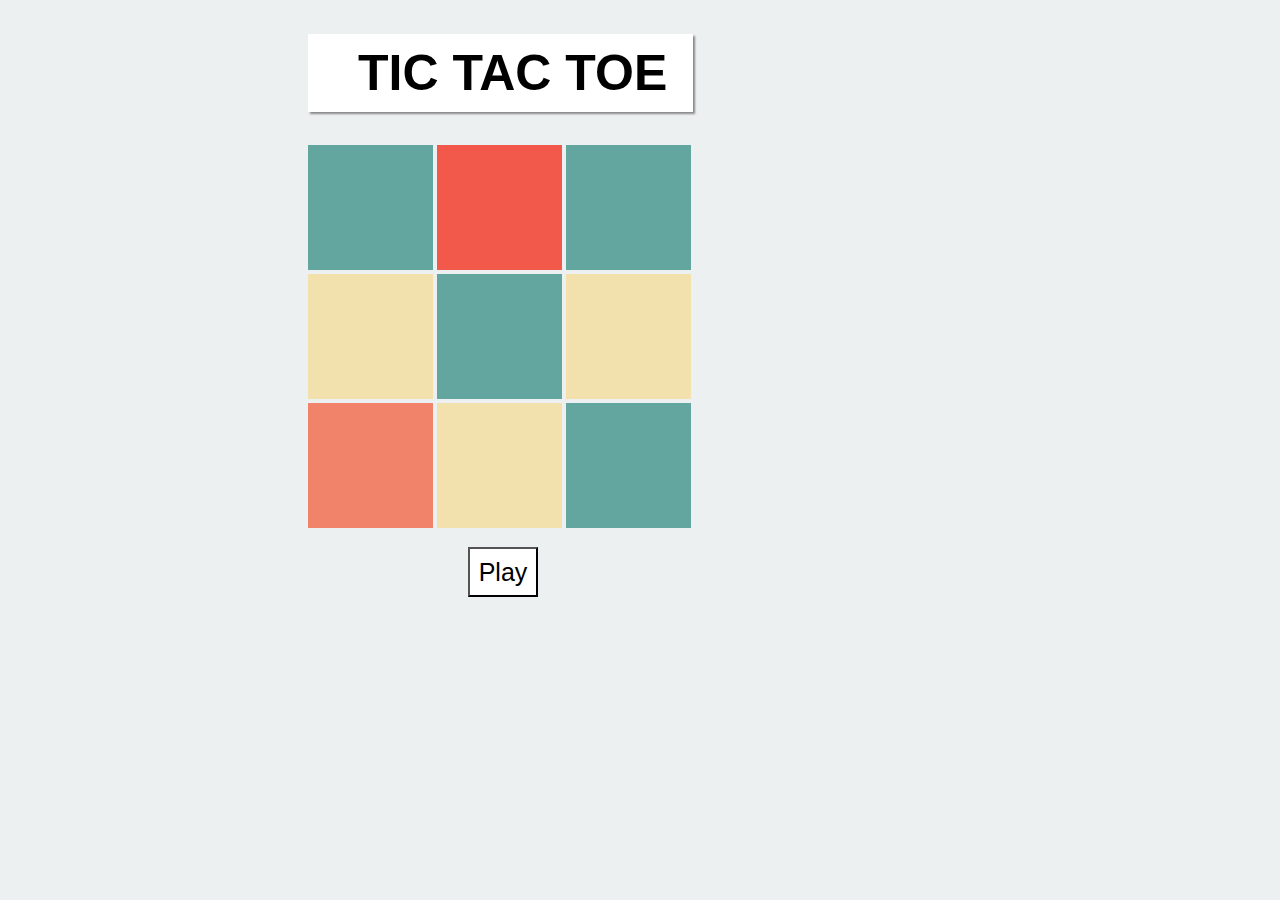
==== index.html @ 87be4a81 "first commit" ====
<!DOCTYPE html>
<!--[if lt IE 7]>      <html class="no-js lt-ie9 lt-ie8 lt-ie7"> <![endif]-->
<!--[if IE 7]>         <html class="no-js lt-ie9 lt-ie8"> <![endif]-->
<!--[if IE 8]>         <html class="no-js lt-ie9"> <![endif]-->
<!--[if gt IE 8]><!--> <html class="no-js"> <!--<![endif]-->
    <head>
        <meta charset="utf-8">
        <meta http-equiv="X-UA-Compatible" content="IE=edge">
        <title></title>
        <meta name="description" content="">
        <meta name="viewport" content="width=device-width, initial-scale=1">

        <!-- Place favicon.ico and apple-touch-icon.png in the root directory -->

        <link rel="stylesheet" href="css/style.css">
        <link rel="stylesheet" href="css/normalize.css">
        <link rel="stylesheet" href="css/main.css">
        <script src="js/vendor/modernizr-2.6.2.min.js">
        </script>
        <script type="text/javascript" src="JS/script.js"></script>
    </head>
    <body>
        <!--[if lt IE 7]>
            <p class="browsehappy">You are using an <strong>outdated</strong> browser. Please <a href="http://browsehappy.com/">upgrade your browser</a> to improve your experience.</p>
        <![endif]-->

        <!-- Add your site or application content here -->
      

      <h1>TIC TAC TOE</h1> 

<div class="container1"> 
    <div class="box" id="cell_1"></div>
    <div class="box" id="cell_2"></div>
    <div class="box" id="cell_3"></div>
</div> 

<div class="container2">
    <div class="box" id="cell_4"></div>
    <div class="box" id="cell_5"></div>
    <div class="box" id="cell_6"></div>
</div>

<div class="container3">
    <div class="box" id="cell_7"></div>
    <div class="box" id="cell_8"></div>
    <div class="box" id="cell_9"></div>
</div> 

<div class="clear"></div>

<div id="button">
    <input type="button" value="Play" onclick="msg()">
</div> 

</body>

</html>
---- css/style.css ----
#button {
    padding: 15px 100px 0px 160px;
  }

  .clear {
    clear: both;
  }

  body {
    background-color: #ECF0F1; 
    padding: 0px 300px 400px 300px;  
    height: 400px; 
    width: 400px; 
  }

    

  

  h1 {font-family: "Avant Garde", Avantgarde, "Century Gothic", CenturyGothic, "AppleGothic", sans-serif; font-size: 50px; 
    box-shadow: 2px 2px 2px #888888;
    background-color: white; 
    padding: 10px 10px 10px 50px; 
    width: 325px;
     
    }
  #cell_1 {float:left; border:2px solid #ECF0F1; background-color: #63A69F}
  #cell_2 {float:left; border:2px solid #ECF0F1; background-color: #F2594B}
  #cell_3 {float:left; border:2px solid #ECF0F1; background-color: #63A69F}
  #cell_4 {float:left; border:2px solid #ECF0F1; background-color: #F2E1AC}
  #cell_5 {float:left; border:2px solid #ECF0F1; background-color: #63A69F}
  #cell_6 {float:left; border:2px solid #ECF0F1; background-color: #F2E1AC}
  #cell_7 {float:left; border:2px solid #ECF0F1; background-color: #F2836B}
  #cell_8 {float:left; border:2px solid #ECF0F1; background-color: #F2E1AC}
  #cell_9 {float:left; border:2px solid #ECF0F1; background-color: #63A69F}

  .container1 {
    display: inline-block;
    margin: -2px;
  }
    .container2 {
    display: inline-block;
    margin: -2px;
  }
    .container3 {
    display: inline-block;
    margin: -2px;
  }
  
  .box {width:125px;height:125px;}

  input[type="button"] {
    background-color: white; 
    color: black;
    height: 50px;
    width: 70px;
    position: bottom; 
    font-family: "Avant Garde", Avantgarde, "Century Gothic", CenturyGothic, "AppleGothic", sans-serif; font-size: 25px; 
  }
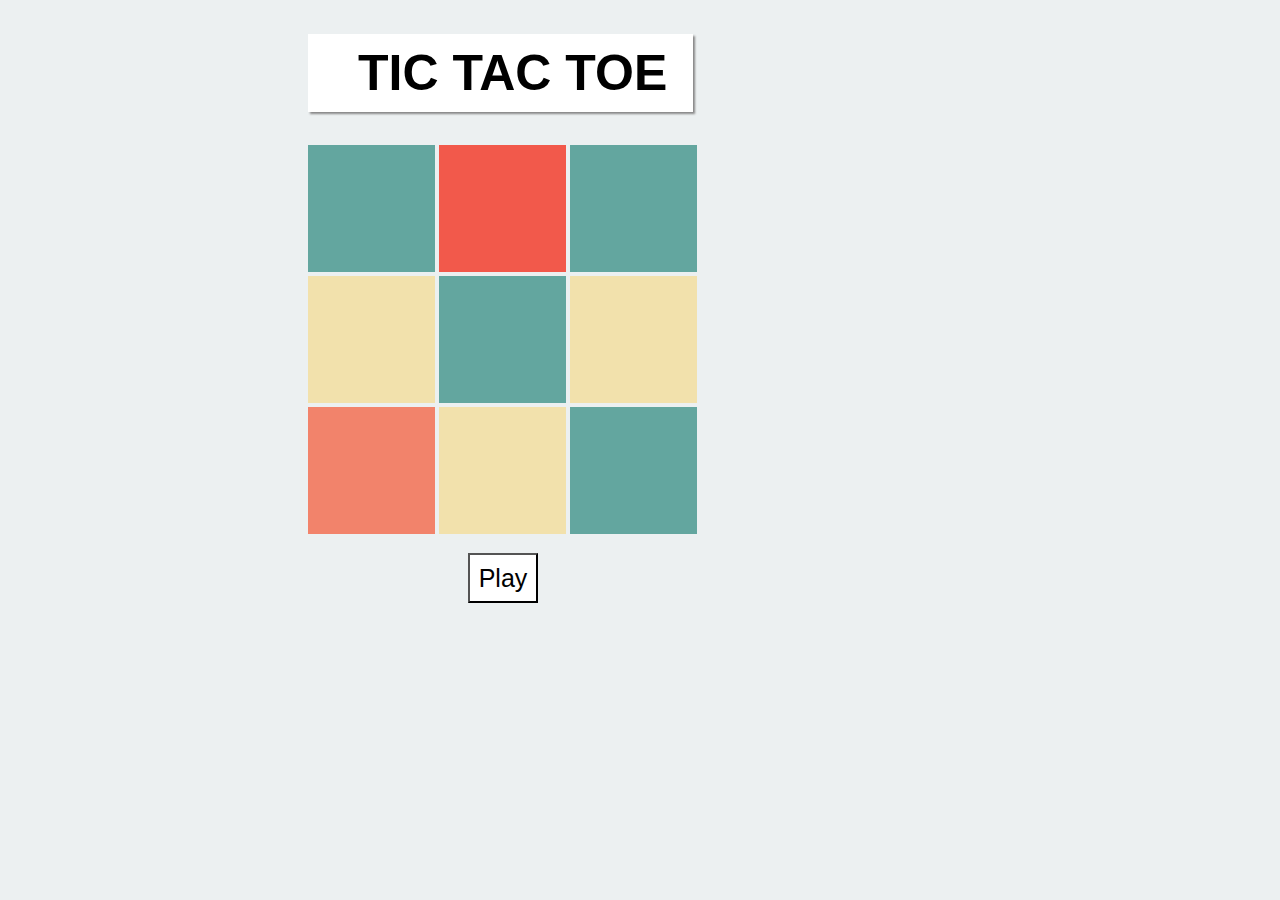
==== commit f5795719: "added X/0 functionality" ====
--- a/index.html
+++ b/index.html
@@ -14,12 +14,11 @@
 
         <link rel="stylesheet" href="css/style.css">
         <link rel="stylesheet" href="css/normalize.css">
-        <link rel="stylesheet" href="css/main.css">
-        <script src="js/vendor/modernizr-2.6.2.min.js">
-        </script>
         <script type="text/javascript" src="JS/script.js"></script>
+        
+
     </head>
-    <body>
+    <body onload="navCells()">
         <!--[if lt IE 7]>
             <p class="browsehappy">You are using an <strong>outdated</strong> browser. Please <a href="http://browsehappy.com/">upgrade your browser</a> to improve your experience.</p>
         <![endif]-->
@@ -30,28 +29,28 @@
       <h1>TIC TAC TOE</h1> 
 
 <div class="container1"> 
-    <div class="box" id="cell_1"></div>
-    <div class="box" id="cell_2"></div>
-    <div class="box" id="cell_3"></div>
+    <div class="box" id="cell_1" onclick="playBox()"></div>
+    <div class="box" id="cell_2" onclick="playBox()"></div>
+    <div class="box" id="cell_3" onclick="playBox()"></div>
 </div> 
 
 <div class="container2">
-    <div class="box" id="cell_4"></div>
-    <div class="box" id="cell_5"></div>
-    <div class="box" id="cell_6"></div>
+    <div class="box" id="cell_4" onclick="playBox()"></div>
+    <div class="box" id="cell_5" onclick="playBox()"></div>
+    <div class="box" id="cell_6" onclick="playBox()"></div>
 </div>
 
 <div class="container3">
-    <div class="box" id="cell_7"></div>
-    <div class="box" id="cell_8"></div>
-    <div class="box" id="cell_9"></div>
+    <div class="box" id="cell_7" onclick="playBox()"></div>
+    <div class="box" id="cell_8" onclick="playBox()"></div>
+    <div class="box" id="cell_9" onclick="playBox()"></div>
 </div> 
 
 <div class="clear"></div>
 
 <div id="button">
     <input type="button" value="Play" onclick="msg()">
-</div> 
+
 
 </body>
 
--- a/css/style.css
+++ b/css/style.css
@@ -47,7 +47,12 @@
     margin: -2px;
   }
   
-  .box {width:125px;height:125px;}
+  .box {
+    width:125px;
+    height:125px;
+    font-size: 120px;
+    padding: 1px; 
+  }
 
   input[type="button"] {
     background-color: white; 
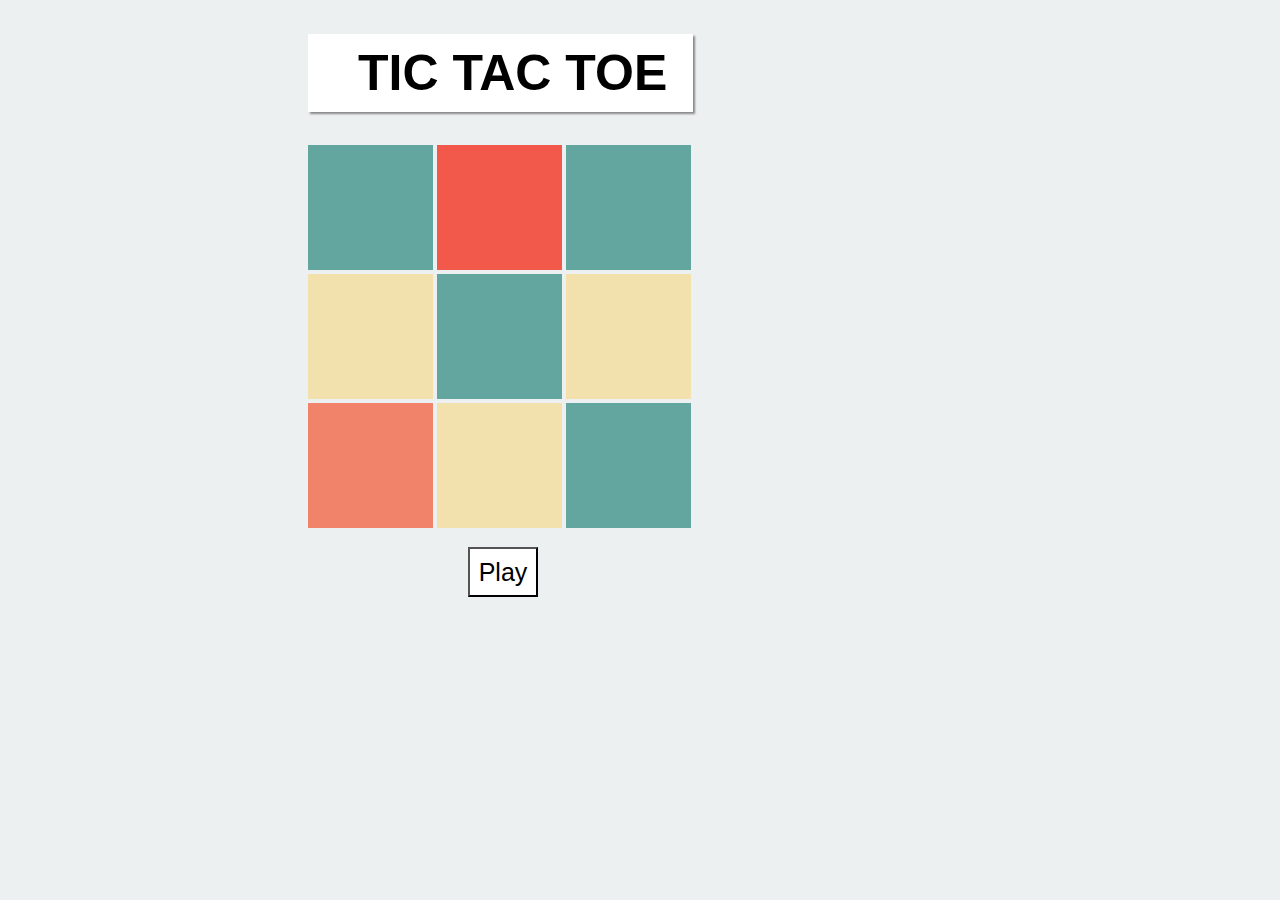
==== commit 2bec72f2: "Some winning functionality added" ====
--- a/index.html
+++ b/index.html
@@ -29,21 +29,21 @@
       <h1>TIC TAC TOE</h1> 
 
 <div class="container1"> 
-    <div class="box" id="cell_1" onclick="playBox()"></div>
-    <div class="box" id="cell_2" onclick="playBox()"></div>
-    <div class="box" id="cell_3" onclick="playBox()"></div>
+    <div class="col_1" id="cell_1" onclick="playBox()"></div>
+    <div class="col_1" id="cell_2" onclick="playBox()"></div>
+    <div class="col_1" id="cell_3" onclick="playBox()"></div>
 </div> 
 
 <div class="container2">
-    <div class="box" id="cell_4" onclick="playBox()"></div>
-    <div class="box" id="cell_5" onclick="playBox()"></div>
-    <div class="box" id="cell_6" onclick="playBox()"></div>
+    <div class="col_2" id="cell_4" onclick="playBox()"></div>
+    <div class="col_2" id="cell_5" onclick="playBox()"></div>
+    <div class="col_2" id="cell_6" onclick="playBox()"></div>
 </div>
 
 <div class="container3">
-    <div class="box" id="cell_7" onclick="playBox()"></div>
-    <div class="box" id="cell_8" onclick="playBox()"></div>
-    <div class="box" id="cell_9" onclick="playBox()"></div>
+    <div class="col_3" id="cell_7" onclick="playBox()"></div>
+    <div class="col_3" id="cell_8" onclick="playBox()"></div>
+    <div class="col_3" id="cell_9" onclick="playBox()"></div>
 </div> 
 
 <div class="clear"></div>
--- a/css/style.css
+++ b/css/style.css
@@ -47,11 +47,25 @@
     margin: -2px;
   }
   
-  .box {
+  .col_1 {
     width:125px;
     height:125px;
     font-size: 120px;
-    padding: 1px; 
+
+  }
+
+  .col_2 {
+    width:125px;
+    height:125px;
+    font-size: 120px;
+
+  }
+
+  .col_3 {
+    width:125px;
+    height:125px;
+    font-size: 120px;
+
   }
 
   input[type="button"] {
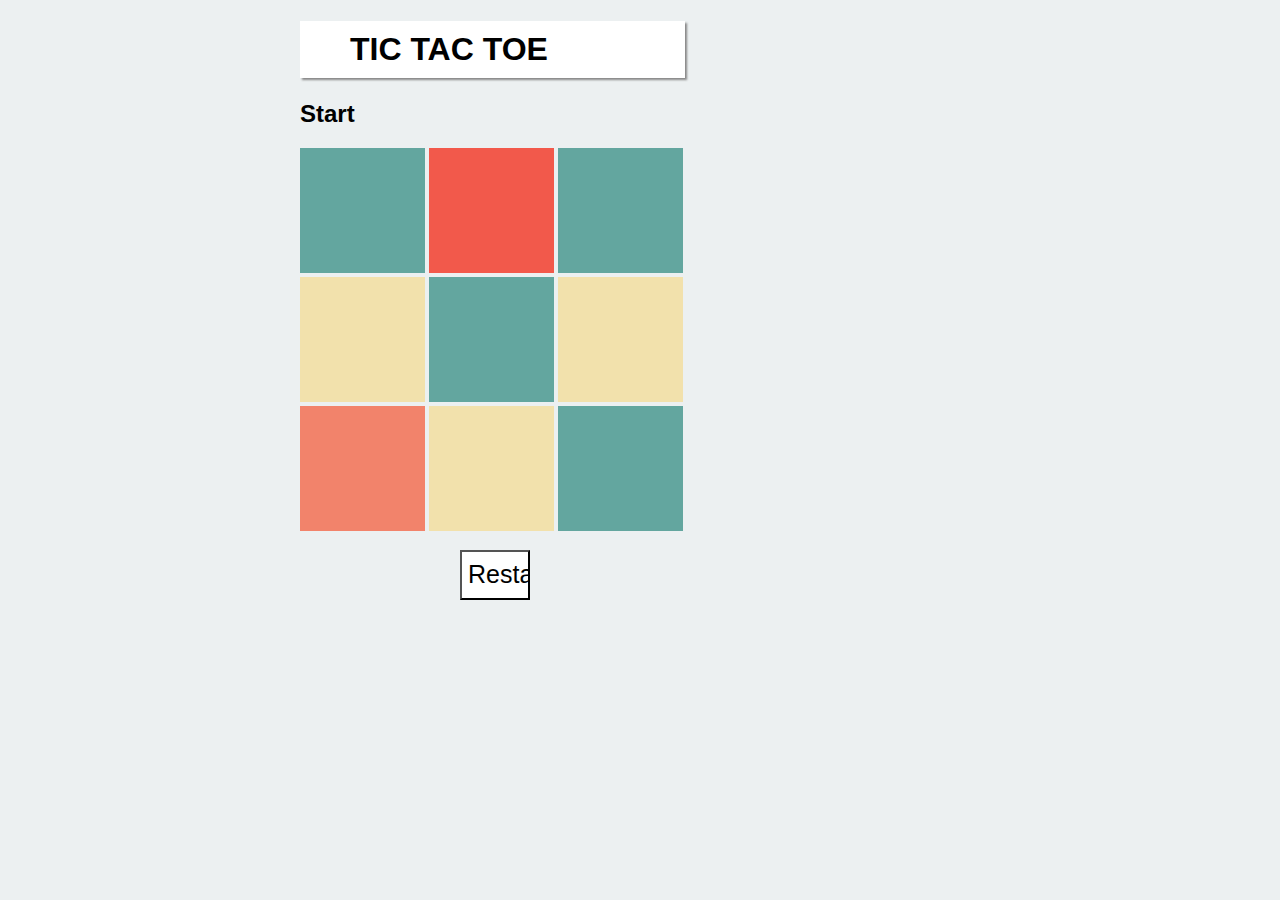
==== commit b8bb0387: "reset button added" ====
--- a/index.html
+++ b/index.html
@@ -28,28 +28,35 @@
 
       <h1>TIC TAC TOE</h1> 
 
-<div class="container1"> 
-    <div class="col_1" id="cell_1" onclick="playBox()"></div>
-    <div class="col_1" id="cell_2" onclick="playBox()"></div>
-    <div class="col_1" id="cell_3" onclick="playBox()"></div>
+<div class="masterContainer">
+
+    <div class="firstAlert">
+    <h2>Start</h2> </div>
+
+        <div class="container1"> 
+             <div class="col_1" id="cell_1" onclick="playBox()"></div>
+            <div class="col_1" id="cell_2" onclick="playBox()"></div>
+            <div class="col_1" id="cell_3" onclick="playBox()"></div>
+        </div> 
+
+        <div class="container2">
+             <div class="col_2" id="cell_4" onclick="playBox()"></div>
+            <div class="col_2" id="cell_5" onclick="playBox()"></div>
+            <div class="col_2" id="cell_6" onclick="playBox()"></div>
+        </div>
+
+        <div class="container3">
+            <div class="col_3" id="cell_7" onclick="playBox()"></div>
+            <div class="col_3" id="cell_8" onclick="playBox()"></div>
+            <div class="col_3" id="cell_9" onclick="playBox()"></div>
+        </div> 
+ <div class="clear"></div>
 </div> 
 
-<div class="container2">
-    <div class="col_2" id="cell_4" onclick="playBox()"></div>
-    <div class="col_2" id="cell_5" onclick="playBox()"></div>
-    <div class="col_2" id="cell_6" onclick="playBox()"></div>
-</div>
 
-<div class="container3">
-    <div class="col_3" id="cell_7" onclick="playBox()"></div>
-    <div class="col_3" id="cell_8" onclick="playBox()"></div>
-    <div class="col_3" id="cell_9" onclick="playBox()"></div>
-</div> 
-
-<div class="clear"></div>
 
 <div id="button">
-    <input type="button" value="Play" onclick="msg()">
+    <input type="button" value="Restart" onclick="reset()">
 
 
 </body>
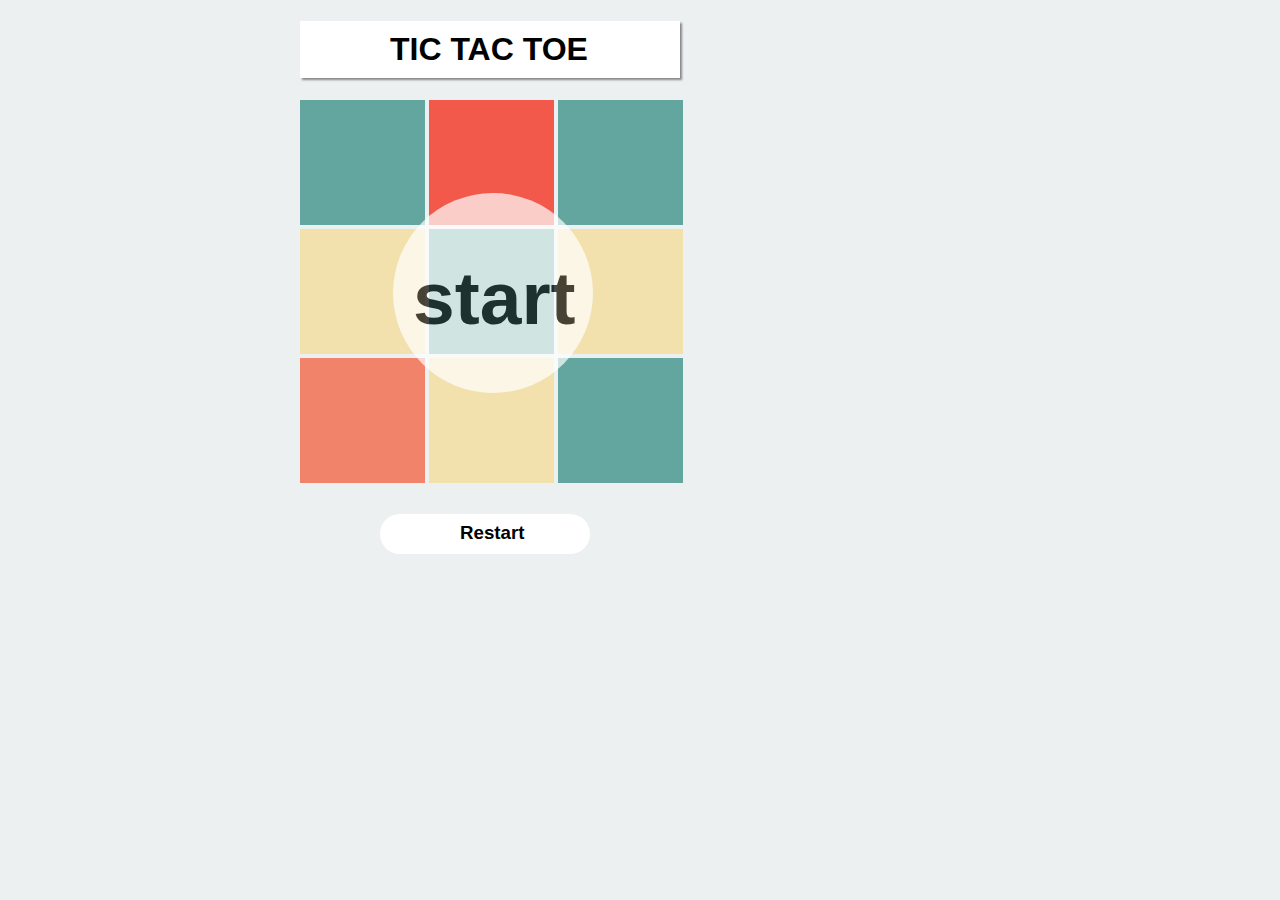
==== commit 696eb407: "play button added" ====
--- a/index.html
+++ b/index.html
@@ -18,7 +18,7 @@
         
 
     </head>
-    <body onload="navCells()">
+    <body onload="pageLoaded()";>
         <!--[if lt IE 7]>
             <p class="browsehappy">You are using an <strong>outdated</strong> browser. Please <a href="http://browsehappy.com/">upgrade your browser</a> to improve your experience.</p>
         <![endif]-->
@@ -30,8 +30,7 @@
 
 <div class="masterContainer">
 
-    <div class="firstAlert">
-    <h2>Start</h2> </div>
+    <div id="firstAlert" onclick="start()"><h2>start</h2></div>
 
         <div class="container1"> 
              <div class="col_1" id="cell_1" onclick="playBox()"></div>
@@ -54,9 +53,7 @@
 </div> 
 
 
-
-<div id="button">
-    <input type="button" value="Restart" onclick="reset()">
+<div id="button" onclick="reset()"><h3>Restart</h3></div>
 
 
 </body>
--- a/css/style.css
+++ b/css/style.css
@@ -1,6 +1,4 @@
-#button {
-    padding: 15px 100px 0px 160px;
-  }
+
 
   .clear {
     clear: both;
@@ -13,15 +11,11 @@
     width: 400px; 
   }
 
-    
-
-  
-
-  h1 {font-family: "Avant Garde", Avantgarde, "Century Gothic", CenturyGothic, "AppleGothic", sans-serif; font-size: 50px; 
+h1 {font-family: "Avant Garde", Avantgarde, "Century Gothic", CenturyGothic, "AppleGothic", sans-serif; font-size: 50px; 
     box-shadow: 2px 2px 2px #888888;
     background-color: white; 
-    padding: 10px 10px 10px 50px; 
-    width: 325px;
+    padding: 10px 10px 10px 90px; 
+    width: 280px;
      
     }
   #cell_1 {float:left; border:2px solid #ECF0F1; background-color: #63A69F}
@@ -33,6 +27,13 @@
   #cell_7 {float:left; border:2px solid #ECF0F1; background-color: #F2836B}
   #cell_8 {float:left; border:2px solid #ECF0F1; background-color: #F2E1AC}
   #cell_9 {float:left; border:2px solid #ECF0F1; background-color: #63A69F}
+
+  
+  .masterContainer {
+    position: relative;
+    width: 500px; 
+    height: 395px;
+  }
 
   .container1 {
     display: inline-block;
@@ -68,13 +69,46 @@
 
   }
 
-  input[type="button"] {
+  #firstAlert {
+
+    position: absolute;
+    height: 200px; 
+    width: 200px; 
     background-color: white; 
-    color: black;
-    height: 50px;
-    width: 70px;
-    position: bottom; 
-    font-family: "Avant Garde", Avantgarde, "Century Gothic", CenturyGothic, "AppleGothic", sans-serif; font-size: 25px; 
-  }
+    opacity: .7; 
+    margin: 93px 0px 80px 93px; 
+    border-radius: 50%;
+    font-size: 50px; 
+
+    } 
 
 
+
+
+  h2 {
+    padding: 0px 5px 10px 20px; 
+    font-family: "Avant Garde", Avantgarde, "Century Gothic", CenturyGothic, "AppleGothic", sans-serif; 
+    
+  }
+    
+  
+
+  #button {
+     
+    background-color: white; 
+    height: 40px;
+    width: 50px;
+    padding: 0px 80px 0px 80px;
+    margin: 0px 0px 0px 80px; 
+    border-radius: 20px; 
+    
+     
+  }
+h3 {
+  font-family: "Avant Garde", Avantgarde, "Century Gothic", CenturyGothic, "AppleGothic", sans-serif; font-size: 25px; 
+  padding: 8px 0px 10px 0px; 
+  height: 39px;
+  width: 200px; 
+  
+}
+
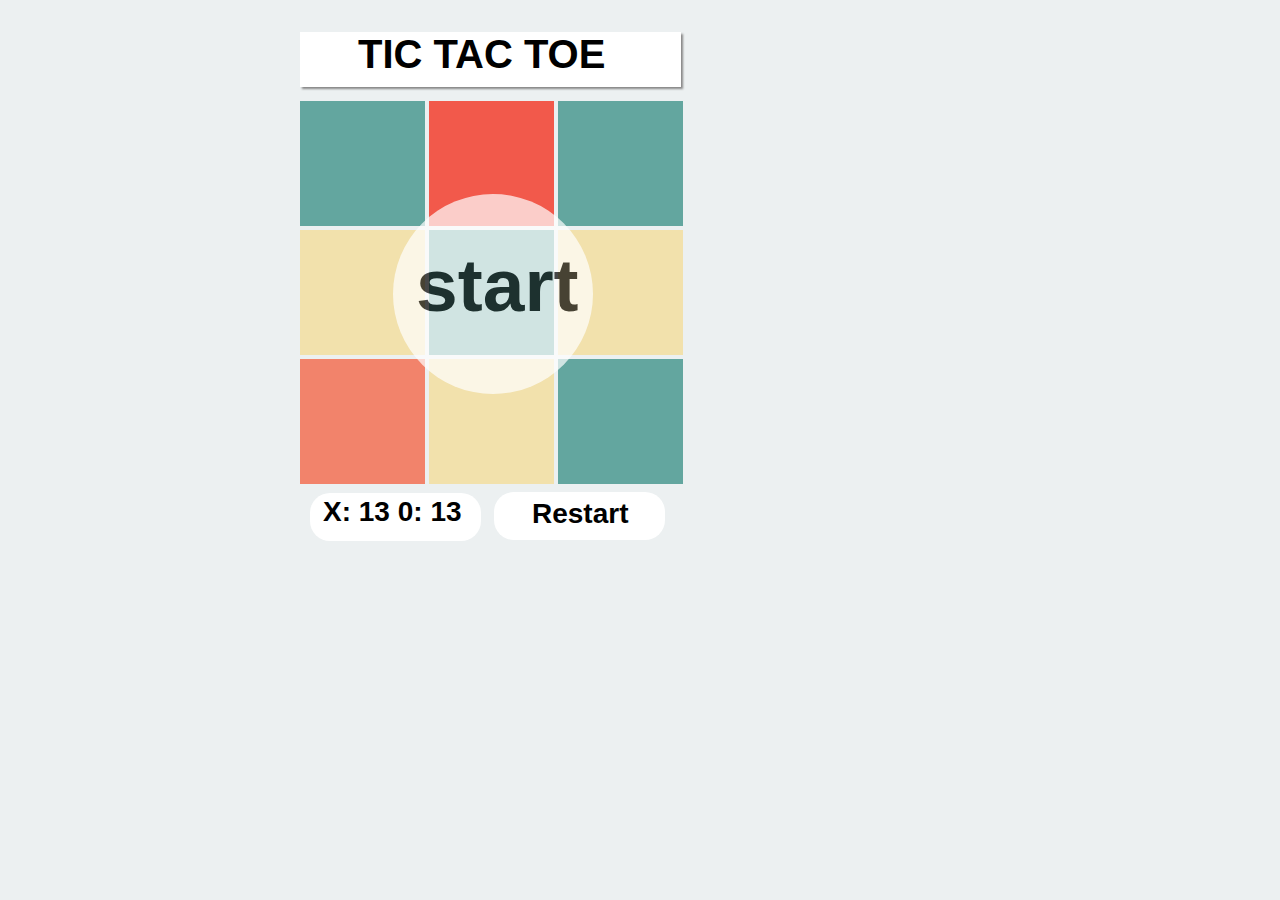
==== commit 127896f0: "additional styling" ====
--- a/index.html
+++ b/index.html
@@ -26,7 +26,9 @@
         <!-- Add your site or application content here -->
       
 
-      <h1>TIC TAC TOE</h1> 
+      <div id="titleContainer"> 
+        <h1>TIC TAC TOE</h1> 
+    </div> 
 
 <div class="masterContainer">
 
@@ -52,8 +54,14 @@
  <div class="clear"></div>
 </div> 
 
+<div id="lowerContainer">
 
-<div id="button" onclick="reset()"><h3>Restart</h3></div>
+    <div class="score"><h5>X: 13 0: 13</h5></div>
+    <div class="button" onclick="reset()"><h3>Restart</h3></div>
+
+</div> 
+
+
 
 
 </body>
--- a/css/style.css
+++ b/css/style.css
@@ -7,17 +7,24 @@
   body {
     background-color: #ECF0F1; 
     padding: 0px 300px 400px 300px;  
-    height: 400px; 
+   height: 206px; 
     width: 400px; 
   }
 
-h1 {font-family: "Avant Garde", Avantgarde, "Century Gothic", CenturyGothic, "AppleGothic", sans-serif; font-size: 50px; 
-    box-shadow: 2px 2px 2px #888888;
-    background-color: white; 
-    padding: 10px 10px 10px 90px; 
-    width: 280px;
+h1 {font-family: "Avant Garde", Avantgarde, "Century Gothic", CenturyGothic, "AppleGothic", sans-serif; font-size: 40px; 
+    padding: 0px 0px 0px 58px;
+    margin: 32px 0px 0px 0px;
      
     }
+
+#titleContainer {
+
+  box-shadow: 2px 2px 2px #888888;
+  background-color: white; 
+  width: 381px;
+  height: 55px;
+  margin: 0px 0px 14px 0px;
+}
   #cell_1 {float:left; border:2px solid #ECF0F1; background-color: #63A69F}
   #cell_2 {float:left; border:2px solid #ECF0F1; background-color: #F2594B}
   #cell_3 {float:left; border:2px solid #ECF0F1; background-color: #63A69F}
@@ -88,27 +95,57 @@
   h2 {
     padding: 0px 5px 10px 20px; 
     font-family: "Avant Garde", Avantgarde, "Century Gothic", CenturyGothic, "AppleGothic", sans-serif; 
-    
+    margin: 48px 0px 0px 3px;
   }
-    
+
+  #lowerContainer {
+
+  height: 91px;
+  width: 377px;
   
 
-  #button {
+}
+    h4 { 
+      font-family: "Avant Garde", Avantgarde, "Century Gothic", CenturyGothic, "AppleGothic", sans-serif; 
+      padding: 0px 0px 0px 10px;
+      font-size: 20px; 
+      margin: 0px 0px 0px 0px;  
+    }
+
+    h5 { 
+      font-family: "Avant Garde", Avantgarde, "Century Gothic", CenturyGothic, "AppleGothic", sans-serif; 
+      padding: 0px 0px 0px 10px;
+      font-size: 28px; 
+      margin: 0px 0px 0px 0px; 
+    }
+
+  .score {
+
+   height: 42px;
+width: 165px;
+margin: -3px 0px 0px 10px;
+background-color: white;
+border-radius: 20px;
+padding: 3px;
+  
+   } 
+  .button {
      
-    background-color: white; 
-    height: 40px;
-    width: 50px;
-    padding: 0px 80px 0px 80px;
-    margin: 0px 0px 0px 80px; 
-    border-radius: 20px; 
+height: 42px;
+width: 165px;
+margin: -49px 0px 0px 194px;
+background-color: white;
+border-radius: 20px;
+padding: 3px;
     
      
   }
 h3 {
-  font-family: "Avant Garde", Avantgarde, "Century Gothic", CenturyGothic, "AppleGothic", sans-serif; font-size: 25px; 
-  padding: 8px 0px 10px 0px; 
-  height: 39px;
-  width: 200px; 
+  font-family: "Avant Garde", Avantgarde, "Century Gothic", CenturyGothic, "AppleGothic", sans-serif; font-size: 28px; 
+  padding: 8px 0px 3px 0px;
+margin: -5px 0px 1px 35px;
+height: 39px;
+width: 200px;
   
 }
 
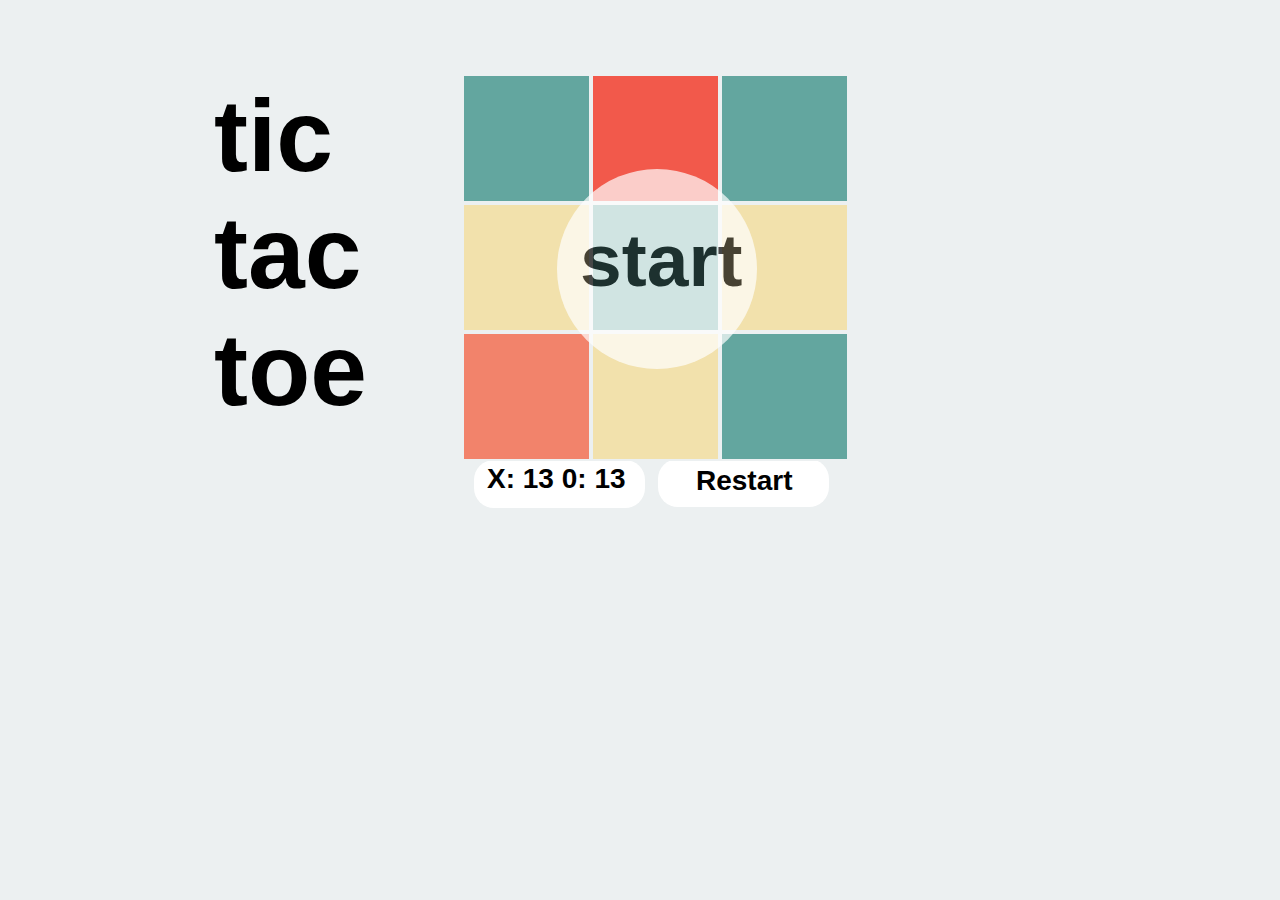
==== commit d605c1ab: "new title layout" ====
--- a/index.html
+++ b/index.html
@@ -26,9 +26,7 @@
         <!-- Add your site or application content here -->
       
 
-      <div id="titleContainer"> 
-        <h1>TIC TAC TOE</h1> 
-    </div> 
+
 
 <div class="masterContainer">
 
@@ -52,14 +50,22 @@
             <div class="col_3" id="cell_9" onclick="playBox()"></div>
         </div> 
  <div class="clear"></div>
-</div> 
 
-<div id="lowerContainer">
+ <div id="lowerContainer">
 
     <div class="score"><h5>X: 13 0: 13</h5></div>
     <div class="button" onclick="reset()"><h3>Restart</h3></div>
 
 </div> 
+
+</div> 
+
+<div class="titleContainer">
+    <h1>tic</h1>
+    <h4>tac</h4>
+    <h6>toe</h6> 
+
+    </div> 
 
 
 
--- a/css/style.css
+++ b/css/style.css
@@ -11,19 +11,19 @@
     width: 400px; 
   }
 
-h1 {font-family: "Avant Garde", Avantgarde, "Century Gothic", CenturyGothic, "AppleGothic", sans-serif; font-size: 40px; 
-    padding: 0px 0px 0px 58px;
-    margin: 32px 0px 0px 0px;
-     
-    }
 
-#titleContainer {
 
-  box-shadow: 2px 2px 2px #888888;
-  background-color: white; 
-  width: 381px;
-  height: 55px;
-  margin: 0px 0px 14px 0px;
+.titleContainer {
+
+   position: relative;
+   
+width: 415px;
+height: 395px;
+
+margin: -393px 0px 0px -186px;
+padding: 0px 0px 0px 0px;
+
+  
 }
   #cell_1 {float:left; border:2px solid #ECF0F1; background-color: #63A69F}
   #cell_2 {float:left; border:2px solid #ECF0F1; background-color: #F2594B}
@@ -40,6 +40,7 @@
     position: relative;
     width: 500px; 
     height: 395px;
+    margin: 76px 0px 0px 164px;
   }
 
   .container1 {
@@ -105,12 +106,28 @@
   
 
 }
-    h4 { 
-      font-family: "Avant Garde", Avantgarde, "Century Gothic", CenturyGothic, "AppleGothic", sans-serif; 
-      padding: 0px 0px 0px 10px;
-      font-size: 20px; 
-      margin: 0px 0px 0px 0px;  
-    }
+  h1 {
+    font-family: "Avant Garde", Avantgarde, "Century Gothic", CenturyGothic, "AppleGothic", sans-serif; 
+    font-size: 102px; 
+    padding: 0px 0px 0px 100px;
+    margin: 0px 0px 0px 0px; 
+  }
+
+  h4 {
+    font-family: "Avant Garde", Avantgarde, "Century Gothic", CenturyGothic, "AppleGothic", sans-serif; 
+    font-size: 102px; 
+    padding: 0px 0px 0px 100px;
+    margin: 0px 0px 0px 0px; 
+
+  }
+
+  h6 {
+font-family: "Avant Garde", Avantgarde, "Century Gothic", CenturyGothic, "AppleGothic", sans-serif; 
+    font-size: 102px; 
+    padding: 0px 0px 0px 100px;
+    margin: 0px 0px 0px 0px; 
+
+  }
 
     h5 { 
       font-family: "Avant Garde", Avantgarde, "Century Gothic", CenturyGothic, "AppleGothic", sans-serif; 
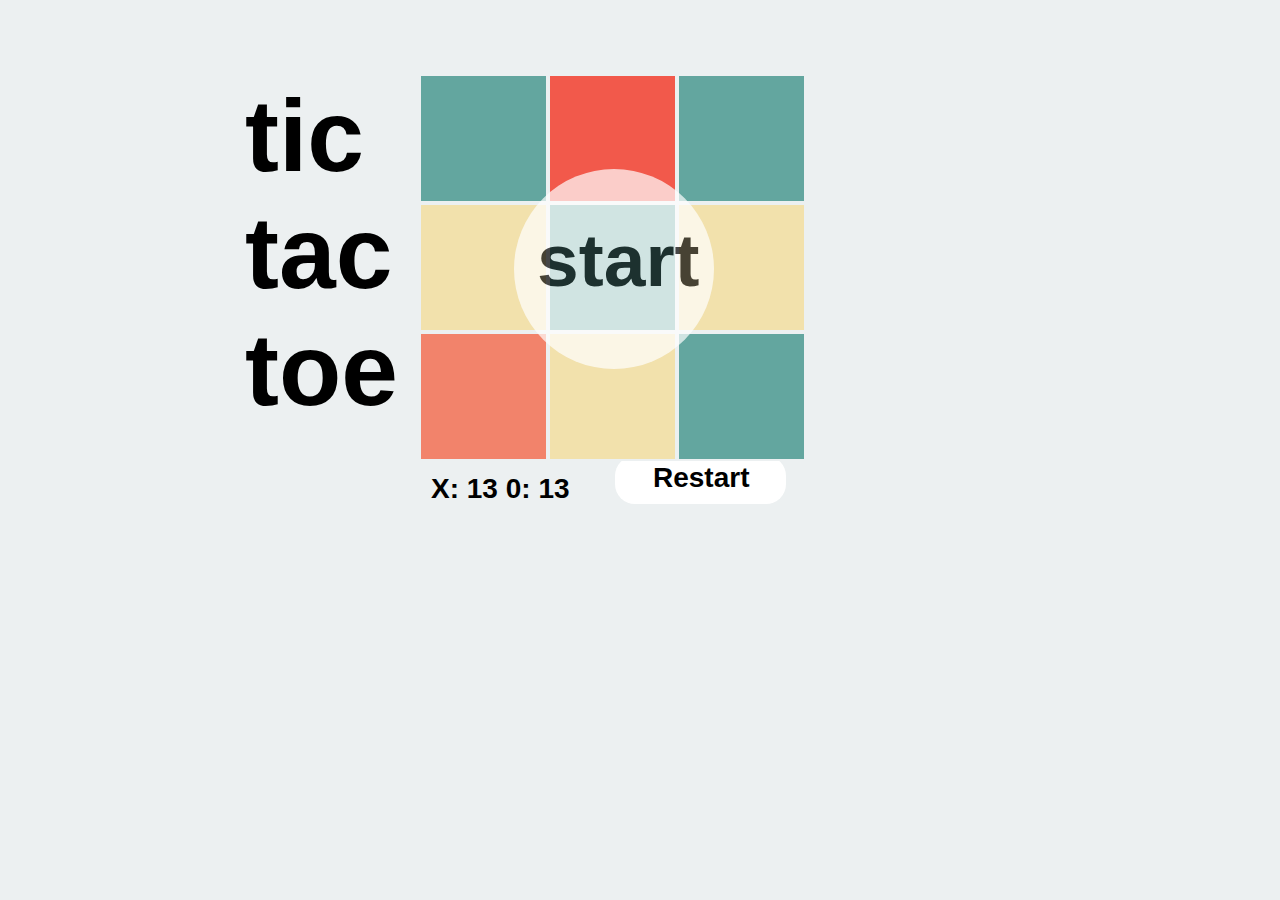
==== commit 2ec5185a: "changes made to the score tracker" ====
--- a/index.html
+++ b/index.html
@@ -53,7 +53,7 @@
 
  <div id="lowerContainer">
 
-    <div class="score"><h5>X: 13 0: 13</h5></div>
+    <div id="score"><h5>X: 13 0: 13</h5></div>
     <div class="button" onclick="reset()"><h3>Restart</h3></div>
 
 </div> 
--- a/css/style.css
+++ b/css/style.css
@@ -17,10 +17,10 @@
 
    position: relative;
    
-width: 415px;
+width: 261px;
 height: 395px;
 
-margin: -393px 0px 0px -186px;
+margin: -393px 0px 0px -155px;
 padding: 0px 0px 0px 0px;
 
   
@@ -40,7 +40,9 @@
     position: relative;
     width: 500px; 
     height: 395px;
-    margin: 76px 0px 0px 164px;
+    margin: 76px 0px 0px 121px;
+    font-family: "Avant Garde", Avantgarde, "Century Gothic", CenturyGothic, "AppleGothic", sans-serif;
+
   }
 
   .container1 {
@@ -60,6 +62,8 @@
     width:125px;
     height:125px;
     font-size: 120px;
+    padding: 0px 0px 0px 0px; 
+    margin: 0px 0px 0px 0px; 
 
   }
 
@@ -75,6 +79,11 @@
     height:125px;
     font-size: 120px;
 
+  }
+
+  #cell_1 {
+    padding: 0px 0px 0px 0px;
+    margin: 0px 0px 0px 0px; 
   }
 
   #firstAlert {
@@ -103,6 +112,7 @@
 
   height: 91px;
   width: 377px;
+  margin: 10px 0px 0px 0px; 
   
 
 }
